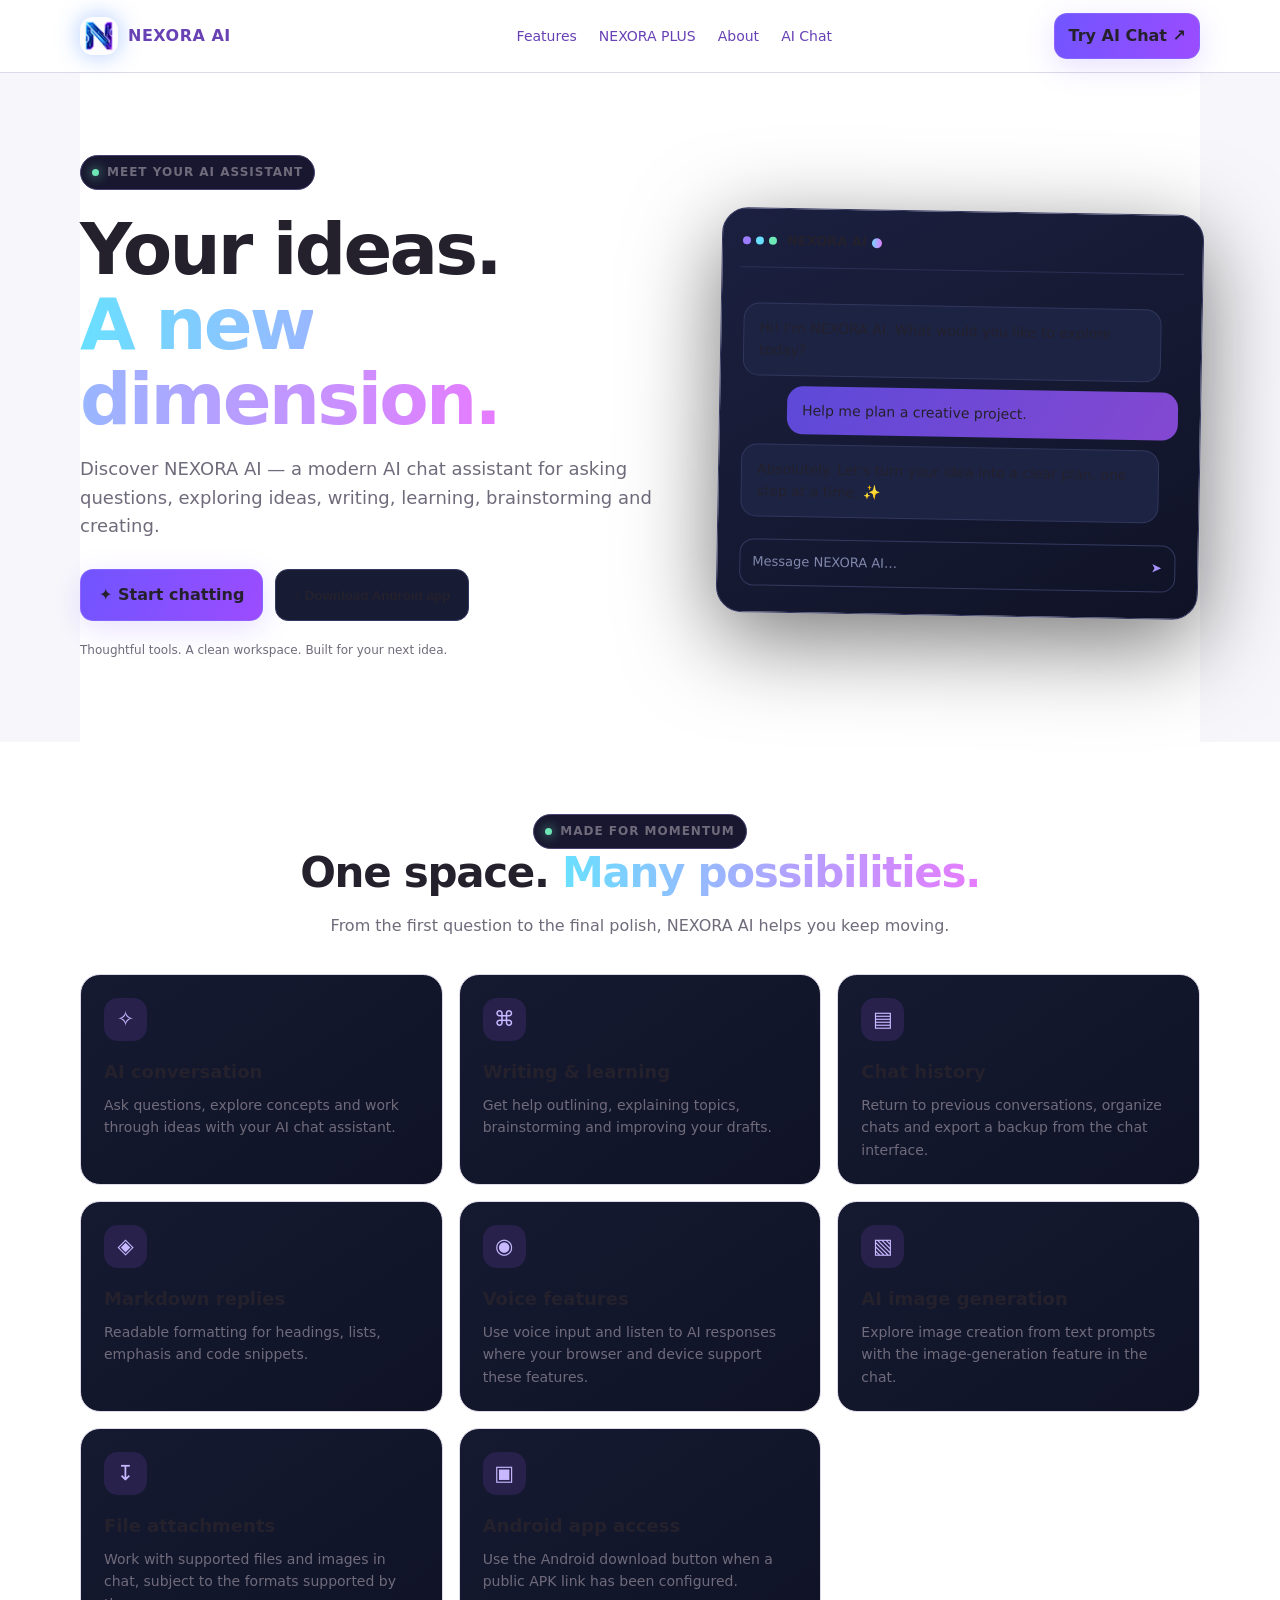
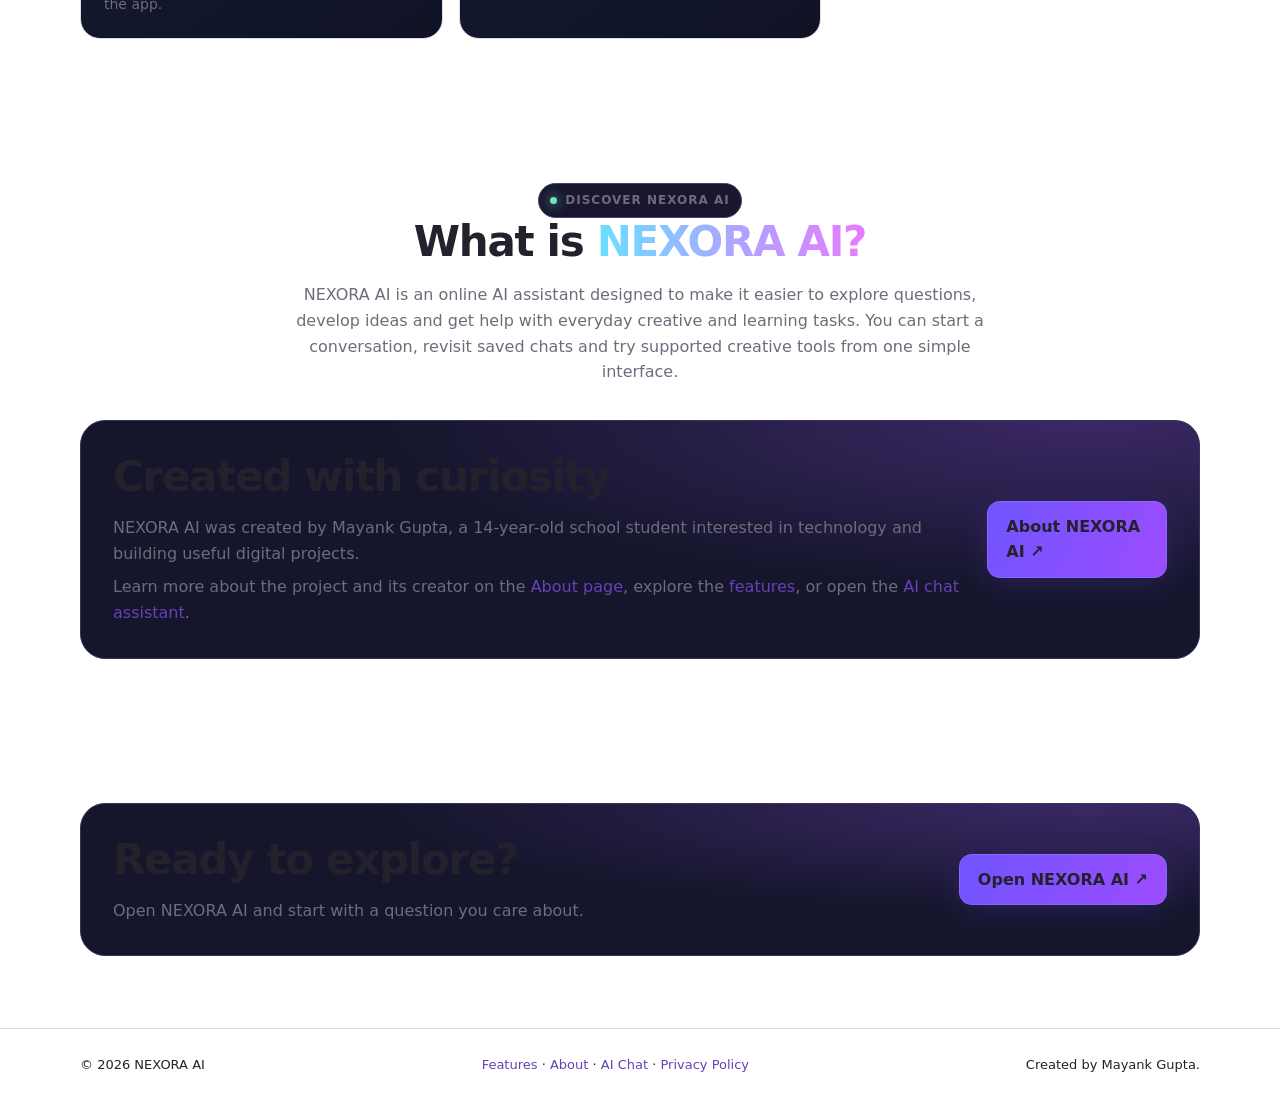
==== index.html @ 8370d408 "Shorten homepage SEO title" ====
<!doctype html>
<html lang="en">
<head>
  <meta charset="utf-8">
  <meta name="viewport" content="width=device-width, initial-scale=1">
  <meta name="theme-color" content="#0b0d1b">

  <title>NEXORA AI – AI Chat, Learning & Creativity</title>
  <meta name="description" content="Explore NEXORA AI, a modern AI assistant for chatting, asking questions, writing, learning, brainstorming and generating images. Try the AI chat online.">
  <meta name="robots" content="index,follow,max-image-preview:large">
  <link rel="canonical" href="https://gen-aplha.github.io/Nexora-AI/">

  <!-- NEXORA AI Favicon and App Icons -->
  <link rel="icon" type="image/svg+xml" href="nexora-logo.svg?v=20261110">
  <link rel="icon" type="image/svg+xml" href="nexora-logo.svg?v=20261110">
  <link rel="icon" type="image/svg+xml" href="nexora-logo.svg?v=20261110">
  <link rel="icon" type="image/svg+xml" href="nexora-logo.svg?v=20261110">
  <link rel="apple-touch-icon" href="nexora-logo.svg?v=20261110">
  <link rel="icon" type="image/png" sizes="192x192" href="android-chrome-192x192.png">
  <link rel="icon" type="image/png" sizes="512x512" href="android-chrome-512x512.png">

  <meta property="og:type" content="website">
  <meta property="og:site_name" content="NEXORA AI">
  <meta property="og:url" content="https://gen-aplha.github.io/Nexora-AI/">
  <meta property="og:title" content="NEXORA AI – Your AI, Your Ideas">
  <meta property="og:description" content="Chat with AI, explore ideas, learn, write and create with NEXORA AI.">
  <meta property="og:image" content="https://gen-aplha.github.io/Nexora-AI/social-preview.jpg">
  <meta property="og:image:secure_url" content="https://gen-aplha.github.io/Nexora-AI/social-preview.jpg">
  <meta property="og:image:type" content="image/jpeg">
  <meta property="og:image:width" content="1200">
  <meta property="og:image:height" content="630">
  <meta property="og:image:alt" content="NEXORA AI official neon banner">

  <meta name="twitter:card" content="summary_large_image">
  <meta name="twitter:title" content="NEXORA AI – Your AI Assistant">
  <meta name="twitter:description" content="A modern AI assistant for chatting, learning, writing and creativity.">
  <meta name="twitter:image" content="https://gen-aplha.github.io/Nexora-AI/social-preview.jpg">
  <meta name="twitter:image:alt" content="NEXORA AI official banner">

  <link rel="stylesheet" href="site.css">
  <script src="config.js"></script>

  <script type="application/ld+json">
  {
    "@context": "https://schema.org",
    "@graph": [
      {
        "@type": "WebSite",
        "@id": "https://gen-aplha.github.io/Nexora-AI/#website",
        "name": "NEXORA AI",
        "url": "https://gen-aplha.github.io/Nexora-AI/",
        "description": "NEXORA AI is an AI assistant for chatting, learning, writing, brainstorming and creative tasks.",
        "inLanguage": "en"
      },
      {
        "@type": "WebPage",
        "@id": "https://gen-aplha.github.io/Nexora-AI/#webpage",
        "url": "https://gen-aplha.github.io/Nexora-AI/",
        "name": "NEXORA AI – Your AI Assistant for Chat, Learning & Creativity",
        "description": "Explore NEXORA AI, a modern AI assistant for chatting, asking questions, writing, learning, brainstorming and generating images.",
        "isPartOf": {
          "@id": "https://gen-aplha.github.io/Nexora-AI/#website"
        },
        "inLanguage": "en"
      },
      {
        "@type": "SoftwareApplication",
        "name": "NEXORA AI",
        "applicationCategory": "UtilitiesApplication",
        "operatingSystem": "Web, Android",
        "url": "https://gen-aplha.github.io/Nexora-AI/",
        "description": "An AI assistant experience with chat, writing and learning help, voice features, chat history, file attachments and AI image generation.",
        "creator": {
          "@type": "Person",
          "name": "Mayank Gupta"
        }
      }
    ]
  }
  </script>
<script src="theme.js?v=20261110-logo2"></script>
<link rel="stylesheet" href="theme.css?v=20261110-themefix">
</head>

<body>
<header class="nav">
  <div class="wrap navin">
    <a class="brand" href="index.html" aria-label="NEXORA AI home">
      <img class="mark" src="nexora-logo.svg?v=20261110" alt="NEXORA AI logo" style="object-fit:cover;background:#030313;box-shadow:0 0 24px #2f7bff66"><span>NEXORA AI</span>
    </a>
    <nav class="links" aria-label="Main navigation">
      <a class="active" href="index.html" aria-current="page">Home</a>
      <a href="features.html">Features</a>
      <a href="plus.html">NEXORA PLUS</a>
      <a href="about.html">About</a>
      <a class="hide-mobile" href="chat.html">AI Chat</a>
    </nav>
    <a class="btn small" href="chat.html">Try AI Chat ↗</a>
  </div>
</header>

<main>
  <section class="wrap hero">
    <div>
      <span class="eyebrow">Meet your AI assistant</span>
      <h1>Your ideas.<br><span class="gradient">A new dimension.</span></h1>
      <p class="lead">Discover NEXORA AI — a modern AI chat assistant for asking questions, exploring ideas, writing, learning, brainstorming and creating.</p>
      <div class="actions">
        <a class="btn" href="chat.html">✦ Start chatting</a>
        <button class="btn secondary" id="downloadHero" type="button">↓ Download Android app</button>
      </div>
      <p class="fine">Thoughtful tools. A clean workspace. Built for your next idea.</p>
      <div class="download-state" id="downloadNote" aria-live="polite"></div>
    </div>

    <div class="preview" aria-label="Illustration of an AI chat">
      <div class="previewtop">
        <div class="lights"><i></i><i></i><i></i></div>
        <span>NEXORA AI <span class="gradient">●</span></span>
      </div>
      <div class="chatbox">
        <div class="bubble ai">Hi! I'm NEXORA AI. What would you like to explore today?</div>
        <div class="bubble user">Help me plan a creative project.</div>
        <div class="bubble ai">Absolutely. Let's turn your idea into a clear plan, one step at a time. ✨</div>
        <div class="fakeinput">Message NEXORA AI… <span style="float:right;color:#a994ff">➤</span></div>
      </div>
    </div>
  </section>

  <section class="section" aria-labelledby="features-heading">
    <div class="wrap">
      <div class="sectionhead">
        <span class="eyebrow">Made for momentum</span>
        <h2 id="features-heading">One space. <span class="gradient">Many possibilities.</span></h2>
        <p>From the first question to the final polish, NEXORA AI helps you keep moving.</p>
      </div>

      <div class="grid">
        <article class="card">
          <div class="ico">✧</div>
          <h3>AI conversation</h3>
          <p>Ask questions, explore concepts and work through ideas with your AI chat assistant.</p>
        </article>

        <article class="card">
          <div class="ico">⌘</div>
          <h3>Writing &amp; learning</h3>
          <p>Get help outlining, explaining topics, brainstorming and improving your drafts.</p>
        </article>

        <article class="card">
          <div class="ico">▤</div>
          <h3>Chat history</h3>
          <p>Return to previous conversations, organize chats and export a backup from the chat interface.</p>
        </article>

        <article class="card">
          <div class="ico">◈</div>
          <h3>Markdown replies</h3>
          <p>Readable formatting for headings, lists, emphasis and code snippets.</p>
        </article>

        <article class="card">
          <div class="ico">◉</div>
          <h3>Voice features</h3>
          <p>Use voice input and listen to AI responses where your browser and device support these features.</p>
        </article>

        <article class="card">
          <div class="ico">▧</div>
          <h3>AI image generation</h3>
          <p>Explore image creation from text prompts with the image-generation feature in the chat.</p>
        </article>

        <article class="card">
          <div class="ico">↧</div>
          <h3>File attachments</h3>
          <p>Work with supported files and images in chat, subject to the formats supported by the app.</p>
        </article>

        <article class="card">
          <div class="ico">▣</div>
          <h3>Android app access</h3>
          <p>Use the Android download button when a public APK link has been configured.</p>
        </article>
      </div>
    </div>
  </section>

  <section class="section" aria-labelledby="about-nexora-heading">
    <div class="wrap">
      <div class="sectionhead">
        <span class="eyebrow">Discover NEXORA AI</span>
        <h2 id="about-nexora-heading">What is <span class="gradient">NEXORA AI?</span></h2>
        <p>NEXORA AI is an online AI assistant designed to make it easier to explore questions, develop ideas and get help with everyday creative and learning tasks. You can start a conversation, revisit saved chats and try supported creative tools from one simple interface.</p>
      </div>

      <div class="band">
        <div>
          <h2>Created with curiosity</h2>
          <p>NEXORA AI was created by Mayank Gupta, a 14-year-old school student interested in technology and building useful digital projects.</p>
          <p>Learn more about the project and its creator on the <a href="about.html">About page</a>, explore the <a href="features.html">features</a>, or open the <a href="chat.html">AI chat assistant</a>.</p>
        </div>
        <a class="btn" href="about.html">About NEXORA AI ↗</a>
      </div>
    </div>
  </section>

  <section class="section">
    <div class="wrap">
      <div class="band">
        <div>
          <h2>Ready to explore?</h2>
          <p>Open NEXORA AI and start with a question you care about.</p>
        </div>
        <a class="btn" href="chat.html">Open NEXORA AI ↗</a>
      </div>
    </div>
  </section>
</main>

<footer class="footer">
  <div class="wrap footin">
    <span>© <span id="year"></span> NEXORA AI</span>
    <span><a href="features.html">Features</a> · <a href="about.html">About</a> · <a href="chat.html">AI Chat</a> · <a href="privacy.html">Privacy Policy</a></span>
    <span>Created by Mayank Gupta.</span>
  </div>
</footer>

<script>
  document.getElementById('year').textContent = new Date().getFullYear();

  function download() {
    window.location.href = 'install.html';
  }

  document.getElementById('downloadHero').addEventListener('click', download);
</script>
</body>
</html>
---- site.css ----
:root{--bg:#0b0d1b;--panel:#13172b;--panel2:#191e38;--line:#2b3155;--text:#f4f5ff;--muted:#a8afcf;--cyan:#69e0ff;--purple:#9b7bff;--pink:#e77bff;--green:#6ee7b7}*{box-sizing:border-box}html{scroll-behavior:smooth}body{margin:0;background:radial-gradient(ellipse at 75% 0%,#24204c 0,transparent 38%),var(--bg);color:var(--text);font:16px/1.6 system-ui,-apple-system,Segoe UI,Roboto,sans-serif}a{color:inherit;text-decoration:none}.wrap{width:min(1120px,92%);margin:auto}.nav{position:sticky;top:0;z-index:5;background:#0b0d1beF;backdrop-filter:blur(16px);border-bottom:1px solid #252a48}.navin{min-height:72px;display:flex;align-items:center;justify-content:space-between;gap:20px}.brand{display:flex;align-items:center;gap:10px;font-weight:850;letter-spacing:.5px}.mark{display:grid;place-items:center;width:38px;height:38px;border-radius:13px;background:linear-gradient(135deg,#6ee7ff,#8c64ff 58%,#e77bff);color:#0b0d1b;font-weight:950;font-size:23px;box-shadow:0 0 24px #886aff50}.links{display:flex;gap:22px;align-items:center;color:var(--muted);font-size:14px}.links a:hover,.links a.active{color:white}.btn{display:inline-flex;align-items:center;justify-content:center;gap:9px;padding:12px 18px;border-radius:13px;border:1px solid #8d79ff80;background:linear-gradient(115deg,#7055ff,#9c4cff);color:#fff;font-weight:750;box-shadow:0 8px 30px #784dff2b;cursor:pointer}.btn.secondary{background:#171b33;border-color:#34395f;box-shadow:none}.btn.small{padding:9px 13px}.hero{padding:82px 0 70px;display:grid;grid-template-columns:1.1fr .9fr;gap:50px;align-items:center}.eyebrow{display:inline-flex;align-items:center;gap:8px;padding:7px 11px;border:1px solid #46416f;border-radius:99px;background:#18172f;color:#cfc5ff;font-size:12px;font-weight:750;letter-spacing:1px;text-transform:uppercase}.eyebrow:before{content:'';width:7px;height:7px;border-radius:50%;background:var(--green);box-shadow:0 0 12px var(--green)}h1{font-size:clamp(42px,6vw,72px);line-height:1.04;letter-spacing:-2.8px;margin:22px 0 18px}h2{font-size:clamp(28px,4vw,42px);letter-spacing:-1.3px;line-height:1.15;margin:0 0 14px}.gradient{background:linear-gradient(90deg,var(--cyan),#b2a1ff 55%,var(--pink));-webkit-background-clip:text;background-clip:text;color:transparent}.lead{font-size:18px;color:var(--muted);max-width:620px}.actions{display:flex;gap:12px;flex-wrap:wrap;margin:28px 0 20px}.fine{font-size:12px;color:#8991b4}.preview{position:relative;border:1px solid #34375f;border-radius:26px;padding:18px;background:linear-gradient(150deg,#1b2040,#101326);box-shadow:0 25px 90px #0008;transform:rotate(1deg)}.previewtop{display:flex;align-items:center;gap:10px;border-bottom:1px solid #2b3155;padding:4px 2px 15px}.lights{display:flex;gap:5px}.lights i{width:8px;height:8px;border-radius:50%;background:#9b7bff}.lights i:nth-child(2){background:#69e0ff}.lights i:nth-child(3){background:#6ee7b7}.previewtop span{font-size:13px;font-weight:800}.chatbox{padding:25px 4px 8px}.bubble{padding:13px 15px;border-radius:16px;margin:10px 0;font-size:14px}.bubble.ai{background:#1d2342;border:1px solid #30375d;margin-right:18px}.bubble.user{background:linear-gradient(120deg,#5d49d8,#8448d1);margin-left:45px}.fakeinput{margin-top:22px;border:1px solid #34395f;border-radius:14px;padding:12px;color:#8088ad;font-size:13px}.section{padding:72px 0}.sectionhead{text-align:center;max-width:690px;margin:0 auto 35px}.sectionhead p,.muted{color:var(--muted)}.grid{display:grid;grid-template-columns:repeat(3,1fr);gap:16px}.card{padding:23px;border:1px solid #292f52;border-radius:20px;background:linear-gradient(145deg,#151a31,#101326)}.ico{width:43px;height:43px;display:grid;place-items:center;border-radius:14px;background:#27214b;color:#c7b8ff;font-size:21px;margin-bottom:17px}.card h3{margin:0 0 7px;font-size:18px}.card p{margin:0;color:var(--muted);font-size:14px}.band{padding:32px;border:1px solid #38305f;border-radius:25px;background:radial-gradient(ellipse at 90% 0%,#3b2865,transparent 50%),#15162c;display:flex;align-items:center;justify-content:space-between;gap:24px}.band p{margin:8px 0 0;color:var(--muted)}.footer{border-top:1px solid #252a48;padding:26px 0;color:var(--muted);font-size:13px}.footin{display:flex;justify-content:space-between;gap:15px;flex-wrap:wrap}.pagehead{padding:70px 0 35px;max-width:780px}.pagehead p{color:var(--muted);font-size:18px}.prose{max-width:800px;padding-bottom:65px}.prose h2{font-size:27px;margin-top:34px}.prose p,.prose li{color:var(--muted)}.notice{border:1px solid #5a4a84;border-radius:14px;padding:14px 16px;background:#211a39;color:#e3dcff;font-size:14px}.download-state{margin-top:12px;color:var(--muted);font-size:13px}@media(max-width:760px){.links{gap:12px;font-size:12px}.links .hide-mobile{display:none}.hero{grid-template-columns:1fr;padding:55px 0;gap:28px}.preview{transform:none}.grid{grid-template-columns:1fr}.section{padding:52px 0}.band{align-items:flex-start;flex-direction:column}h1{letter-spacing:-1.6px}.navin{min-height:65px}.brand{font-size:14px}.btn.small{padding:8px 10px}}
---- theme.css ----
:root{color-scheme:light;--nx-bg:#f7f7fb;--nx-panel:#fff;--nx-panel2:#f0edf6;--nx-line:#ded9e8;--nx-text:#24212d;--nx-muted:#706b7b;--nx-accent:#7541c8}
html[data-theme="light"],body[data-theme="light"]{color-scheme:light}
html[data-theme="dark"],body[data-theme="dark"]{color-scheme:dark;--nx-bg:#0c0e1d;--nx-panel:#171a2d;--nx-panel2:#20233a;--nx-line:#343852;--nx-text:#f5f6ff;--nx-muted:#a7abc2;--nx-accent:#a78bfa}
body[data-theme="light"]{background-color:var(--nx-bg);color:var(--nx-text)}
body[data-theme="dark"]{background-color:var(--nx-bg);color:var(--nx-text)}
body[data-theme="light"] :is(input,textarea,select){color:var(--nx-text)}
body[data-theme="dark"] :is(input,textarea,select){color:var(--nx-text);background-color:#171a2b;border-color:#3a3d55}
body[data-theme="dark"] :is(header,.top,.nav,.panel,.card,.step,.download-panel,.help-actions,main,.dialog,.modal-content){border-color:var(--nx-line)}
body[data-theme="dark"] :is(.panel,.card,.step,.download-panel,.help-actions,main,.dialog){background-color:var(--nx-panel);color:var(--nx-text)}
body[data-theme="dark"] :is(p,li,.muted,.hint,.status,.updated,.footer,.foot){color:var(--nx-muted)}
body[data-theme="dark"] a{color:#c5b5fd}
body[data-theme="light"] :is(.panel,.card,.step,.download-panel,.help-actions){background-color:#fff;color:#24212d;border-color:#ded9e8}
body[data-theme="light"] :is(input,textarea,select){background-color:#fff;border-color:#ded9e8;color:#24212d}
body[data-theme="light"] :is(p,li,.muted,.hint,.status,.updated){color:#706b7b}
/* Mind Map and Team Space page palettes */
body[data-theme="dark"] .builder{background:linear-gradient(145deg,#19132b,#110e1d);border-color:#33294e;color:#f5f1ff}
body[data-theme="dark"] .tab,body[data-theme="dark"] .secondary,body[data-theme="dark"] .action{background:#1d1830;color:#f5f1ff;border-color:#33294e}
body[data-theme="dark"] textarea,body[data-theme="dark"] select,body[data-theme="dark"] .field{background:#0d0a17;color:#f5f1ff;border-color:#33294e}
body[data-theme="dark"] .workspace{background:#100d1c;border-color:#33294e}
body[data-theme="dark"] .toolbar{background:#171226;border-color:#33294e}
body[data-theme="dark"] .map-scroll{background:#100d1c}
body[data-theme="dark"] .node rect{fill:#211a35;stroke:#7654a9}
body[data-theme="dark"] .node text{fill:#f7f1ff}
body[data-theme="dark"] .node .hint{fill:#b9a8d6}
body[data-theme="dark"] .edge{stroke:#7654a9}
body[data-theme="dark"] .panel{background:#1b1924;color:#f5f2ff;border-color:#383345}
body[data-theme="dark"] .messages{background:#14121d;border-color:#383345}
body[data-theme="dark"] .msg{background:#242130;color:#f5f2ff;border-color:#383345}
body[data-theme="dark"] .msg.mine{background:#34254d;border-color:#574078}
body[data-theme="dark"] .file{background:#201d2a;border-color:#383345}
body[data-theme="dark"] .auth{background:#1b1924}

html[data-theme="light"]{--bg:#f7f7fb;--panel:#fff;--panel2:#f0edf6;--line:#ded9e8;--text:#24212d;--muted:#706b7b;--accent:#7541c8}
html[data-theme="dark"]{--bg:#0b0914;--panel:#151124;--panel2:#1d1830;--line:#33294e;--text:#f5f1ff;--muted:#aaa0c3;--accent:#9a6bff}
body[data-theme="light"]{background:#f7f7fb;color:#24212d}
body[data-theme="dark"]{background:#0c0e1d;color:#f5f6ff}

/* Dark-mode control fixes: override light-only controls on every page */
body[data-theme="dark"] button,
body[data-theme="dark"] .btn,
body[data-theme="dark"] .secondary,
body[data-theme="dark"] .action,
body[data-theme="dark"] .tab:not(.active),
body[data-theme="dark"] .tool-btn,
body[data-theme="dark"] .suggestion,
body[data-theme="dark"] .nav-btn,
body[data-theme="dark"] .history-tools button,
body[data-theme="dark"] .workspace-item,
body[data-theme="dark"] .conversation-item{
  background-color:#242130;color:#f5f2ff;border-color:#454052;
}
body[data-theme="dark"] .btn.primary,
body[data-theme="dark"] .primary,
body[data-theme="dark"] .tab.active,
body[data-theme="dark"] #new-chat,
body[data-theme="dark"] .new-chat{
  background:linear-gradient(110deg,#7048c9,#9849ca);color:#fff;border-color:#8056ce;
}
body[data-theme="dark"] .field,
body[data-theme="dark"] input,
body[data-theme="dark"] textarea,
body[data-theme="dark"] select,
body[data-theme="dark"] .file,
body[data-theme="dark"] .history-search{
  background-color:#171521!important;color:#f5f2ff!important;border-color:#454052!important;
}
body[data-theme="dark"] input::placeholder,
body[data-theme="dark"] textarea::placeholder{color:#aaa3b8}
body[data-theme="dark"] .tag{background:#19382e;color:#9be5c4;border-color:#326b55}
body[data-theme="dark"] .file-item{background:#201d2a;color:#f5f2ff;border-color:#383345}
body[data-theme="dark"] .messages{background:#14121d;color:#f5f2ff}
body[data-theme="dark"] .empty{color:#aaa3b8}
body[data-theme="dark"] .back{background:#242130;color:#e4d7ff;border-color:#454052}
body[data-theme="dark"] .download-panel,
body[data-theme="dark"] .notice{background:#1b1924;color:#d5cede;border-color:#454052}
body[data-theme="dark"] button:disabled{opacity:.55}

/* Mind Map header: its page-level light palette needs an explicit dark override */
body[data-theme="dark"] header{
  background:#0c0e1d!important;
  color:#f5f1ff;
  border-bottom-color:#343852!important;
  box-shadow:0 2px 14px #0005;
}
body[data-theme="dark"] header .brand{color:#f5f1ff}
body[data-theme="dark"] header .brand span{color:#bd8cff}
body[data-theme="dark"] header .back{
  background:#242130!important;
  color:#e4d7ff!important;
  border-color:#454052!important;
}


/* Keep the chat message field visually integrated with the composer */
body[data-theme="light"] .composer textarea,
body[data-theme="dark"] .composer textarea,
.composer textarea{
  background:transparent!important;
  background-color:transparent!important;
  border:0!important;
  box-shadow:none!important;
  outline:0!important;
}


/* Site-wide theme consistency overrides for public website pages */
html,body{min-height:100%;background:var(--nx-bg)!important;color:var(--nx-text)!important}
body[data-theme="light"]{--page-bg:#f7f7fb;--surface:#fff;--surface-soft:#f0edf6;--surface-text:#24212d;--surface-muted:#706b7b;--surface-border:#ded9e8}
body[data-theme="dark"]{--page-bg:#0c0e1d;--surface:#171a2d;--surface-soft:#20233a;--surface-text:#f5f6ff;--surface-muted:#a7abc2;--surface-border:#343852}
body[data-theme] :is(header,nav,footer,main,section,article,aside,.container,.wrap,.content,.hero,.hero-content,.section,.section-inner,.feature,.feature-card,.feature-item,.plan-card,.pricing-card,.faq-item,.step-card,.download-card,.download-panel,.notice,.panel,.card,.box,.modal,.modal-content,.dialog,.help-card,.troubleshooting-card,.footer,.topbar,.navbar){
 color:var(--surface-text);
 border-color:var(--surface-border);
}
body[data-theme="light"] :is(header,nav,footer,.hero,.section,.feature-card,.feature-item,.plan-card,.pricing-card,.faq-item,.step-card,.download-card,.panel,.card,.box,.modal-content,.dialog,.help-card,.troubleshooting-card){background-color:var(--surface)}
body[data-theme="dark"] :is(header,nav,footer,.hero,.section,.feature-card,.feature-item,.plan-card,.pricing-card,.faq-item,.step-card,.download-card,.panel,.card,.box,.modal-content,.dialog,.help-card,.troubleshooting-card){background-color:var(--surface)!important;color:var(--surface-text)!important;border-color:var(--surface-border)!important}
body[data-theme="dark"] :is(h1,h2,h3,h4,h5,h6,strong,label,legend){color:#f5f6ff}
body[data-theme="light"] :is(h1,h2,h3,h4,h5,h6,strong,label,legend){color:#24212d}
body[data-theme="dark"] :is(p,li,small,.muted,.subtitle,.description,.eyebrow,.footer-text){color:var(--surface-muted)}
body[data-theme="light"] :is(p,li,small,.muted,.subtitle,.description,.eyebrow,.footer-text){color:var(--surface-muted)}
body[data-theme="dark"] :is(input,textarea,select){background:var(--surface-soft)!important;color:var(--surface-text)!important;border-color:var(--surface-border)!important}
body[data-theme="light"] :is(input,textarea,select){background:#fff!important;color:#24212d!important;border-color:#ded9e8!important}
body[data-theme="dark"] :is(button,.btn,.button,.secondary,.tab,.action){background-color:#242130;color:#f5f2ff;border-color:#454052}
body[data-theme="dark"] :is(.btn-primary,.primary,.button-primary,[type="submit"]){background:linear-gradient(110deg,#7048c9,#9849ca)!important;color:#fff!important;border-color:#8056ce!important}
body[data-theme="light"] :is(.btn,.button,.secondary,.tab,.action){color:#24212d}
body[data-theme="dark"] a{color:#c5b5fd}
body[data-theme="light"] a{color:#6841b5}
body[data-theme="dark"] .notice,body[data-theme="dark"] .callout{background:var(--surface-soft)!important;color:var(--surface-text)!important}
body[data-theme="light"] .notice,body[data-theme="light"] .callout{background:var(--surface-soft)!important;color:var(--surface-text)!important}
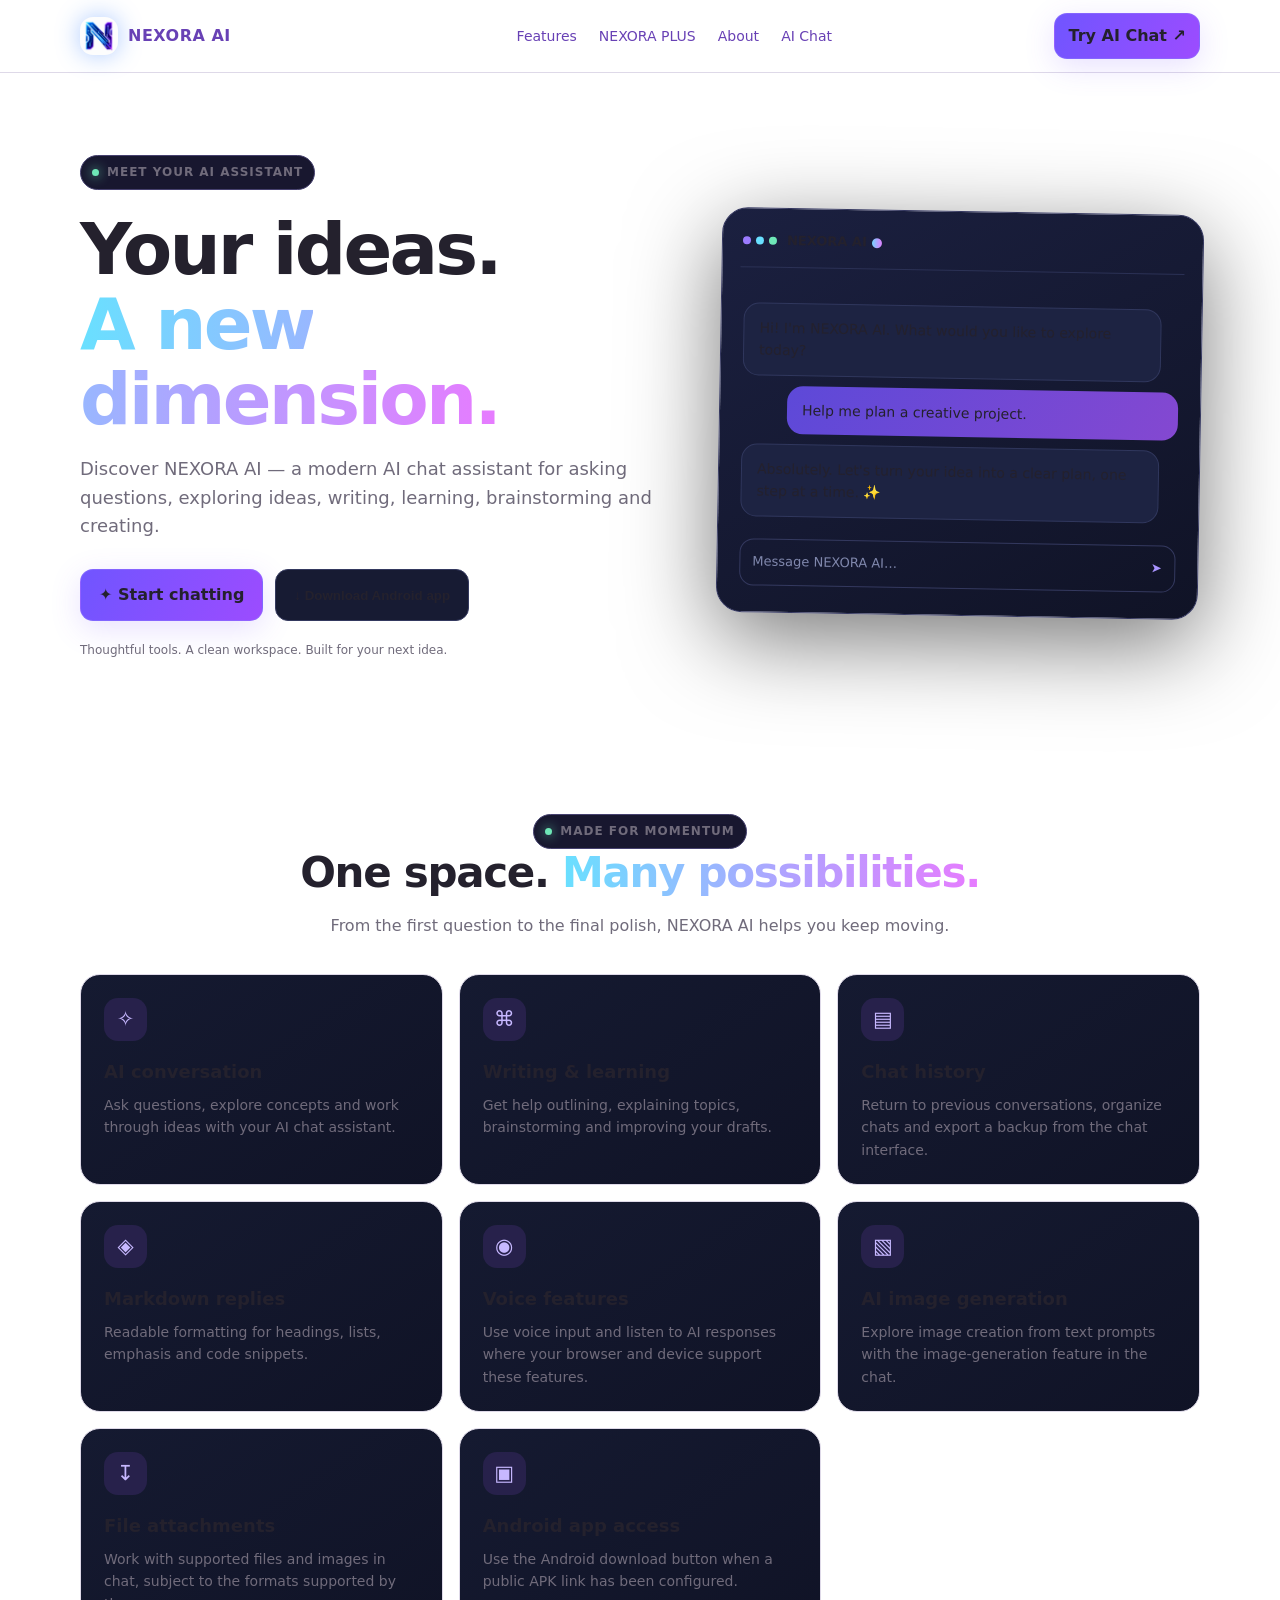
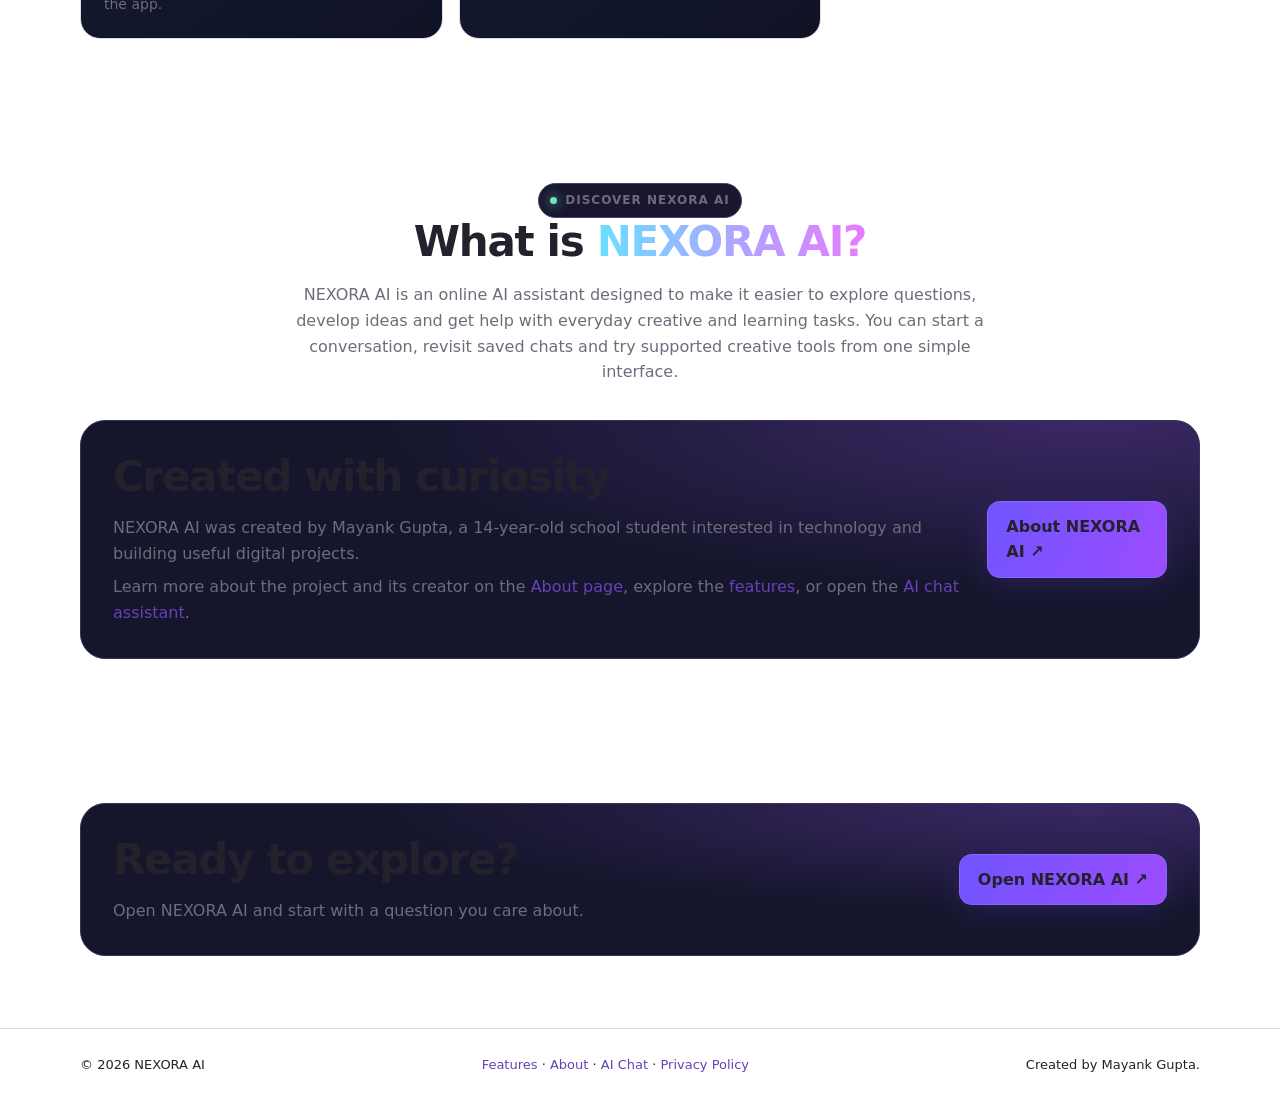
==== commit 000fcf58: "Refresh shared theme stylesheet cache" ====
--- a/index.html
+++ b/index.html
@@ -80,7 +80,7 @@
   }
   </script>
 <script src="theme.js?v=20261110-logo2"></script>
-<link rel="stylesheet" href="theme.css?v=20261110-themefix">
+<link rel="stylesheet" href="theme.css?v=20261111-themefix">
 </head>
 
 <body>
--- a/theme.css
+++ b/theme.css
@@ -126,3 +126,39 @@
 body[data-theme="light"] a{color:#6841b5}
 body[data-theme="dark"] .notice,body[data-theme="dark"] .callout{background:var(--surface-soft)!important;color:var(--surface-text)!important}
 body[data-theme="light"] .notice,body[data-theme="light"] .callout{background:var(--surface-soft)!important;color:var(--surface-text)!important}
+
+
+/* NEXORA theme consistency pass: include page-specific cards and dialogs. */
+body[data-theme="light"] :is(main,.container,.wrap,.content,.hero-content,.section-inner,.article,.plan,.feature,.dialog,.modal-content,.account-panel,.account-info-panel,.nexora-panel,.nexora-stat,.nexora-panel-row,.workspace,.builder,.toolbar){
+  background-color:var(--surface)!important;
+  color:var(--surface-text)!important;
+  border-color:var(--surface-border)!important;
+}
+body[data-theme="light"] :is(.plan,.feature,.dialog,.account-panel,.account-info-panel,.nexora-panel,.nexora-stat,.nexora-panel-row){
+  box-shadow:0 8px 28px rgba(35,25,65,.07);
+}
+body[data-theme="light"] :is(.plan p,.plan li,.feature p,.dialog p,.account-panel p,.account-info-panel p,.nexora-panel-note,.nexora-stat span){
+  color:var(--surface-muted)!important;
+}
+body[data-theme="light"] :is(.plan h1,.plan h2,.plan h3,.feature h1,.feature h2,.feature h3,.dialog h1,.dialog h2,.account-panel h1,.account-panel h2,.account-info-panel h1,.account-info-panel h2){
+  color:var(--surface-text)!important;
+}
+body[data-theme="light"] :is(.plan,.feature,.dialog,.account-panel,.account-info-panel,.nexora-panel,.nexora-stat,.nexora-panel-row){
+  background-image:none;
+}
+body[data-theme="light"] :is(.account-centre-link,.account-centre-link strong){color:var(--surface-text)}
+body[data-theme="light"] .account-centre-link:hover{background:var(--surface-soft)}
+body[data-theme="light"] .account-centre-icon{background:#f0edf8;color:#6546c8}
+body[data-theme="light"] .account-centre-divider{background:var(--surface-border)}
+body[data-theme="dark"] :is(.account-panel,.account-info-panel,.nexora-panel,.nexora-stat,.nexora-panel-row,.plan,.feature,.dialog){
+  background-color:var(--surface)!important;color:var(--surface-text)!important;border-color:var(--surface-border)!important;
+}
+body[data-theme="dark"] :is(.account-centre-link,.account-centre-link strong){color:var(--surface-text)}
+body[data-theme="dark"] .account-centre-link:hover{background:var(--surface-soft)}
+body[data-theme="dark"] .account-centre-icon{background:#29233b;color:#c5b5fd}
+body[data-theme="dark"] .account-centre-divider{background:var(--surface-border)}
+
+body[data-theme="light"] .close{background:#f0edf6!important;color:#24212d!important;border-color:#ded9e8!important}
+body[data-theme="dark"] .close{background:#29233b!important;color:#f5f1ff!important;border-color:#454052!important}
+body[data-theme="light"] .plan .choose{background:#ece8f5;color:#24212d}
+body[data-theme="dark"] .plan .choose{background:#2a2440;color:#f5f1ff}
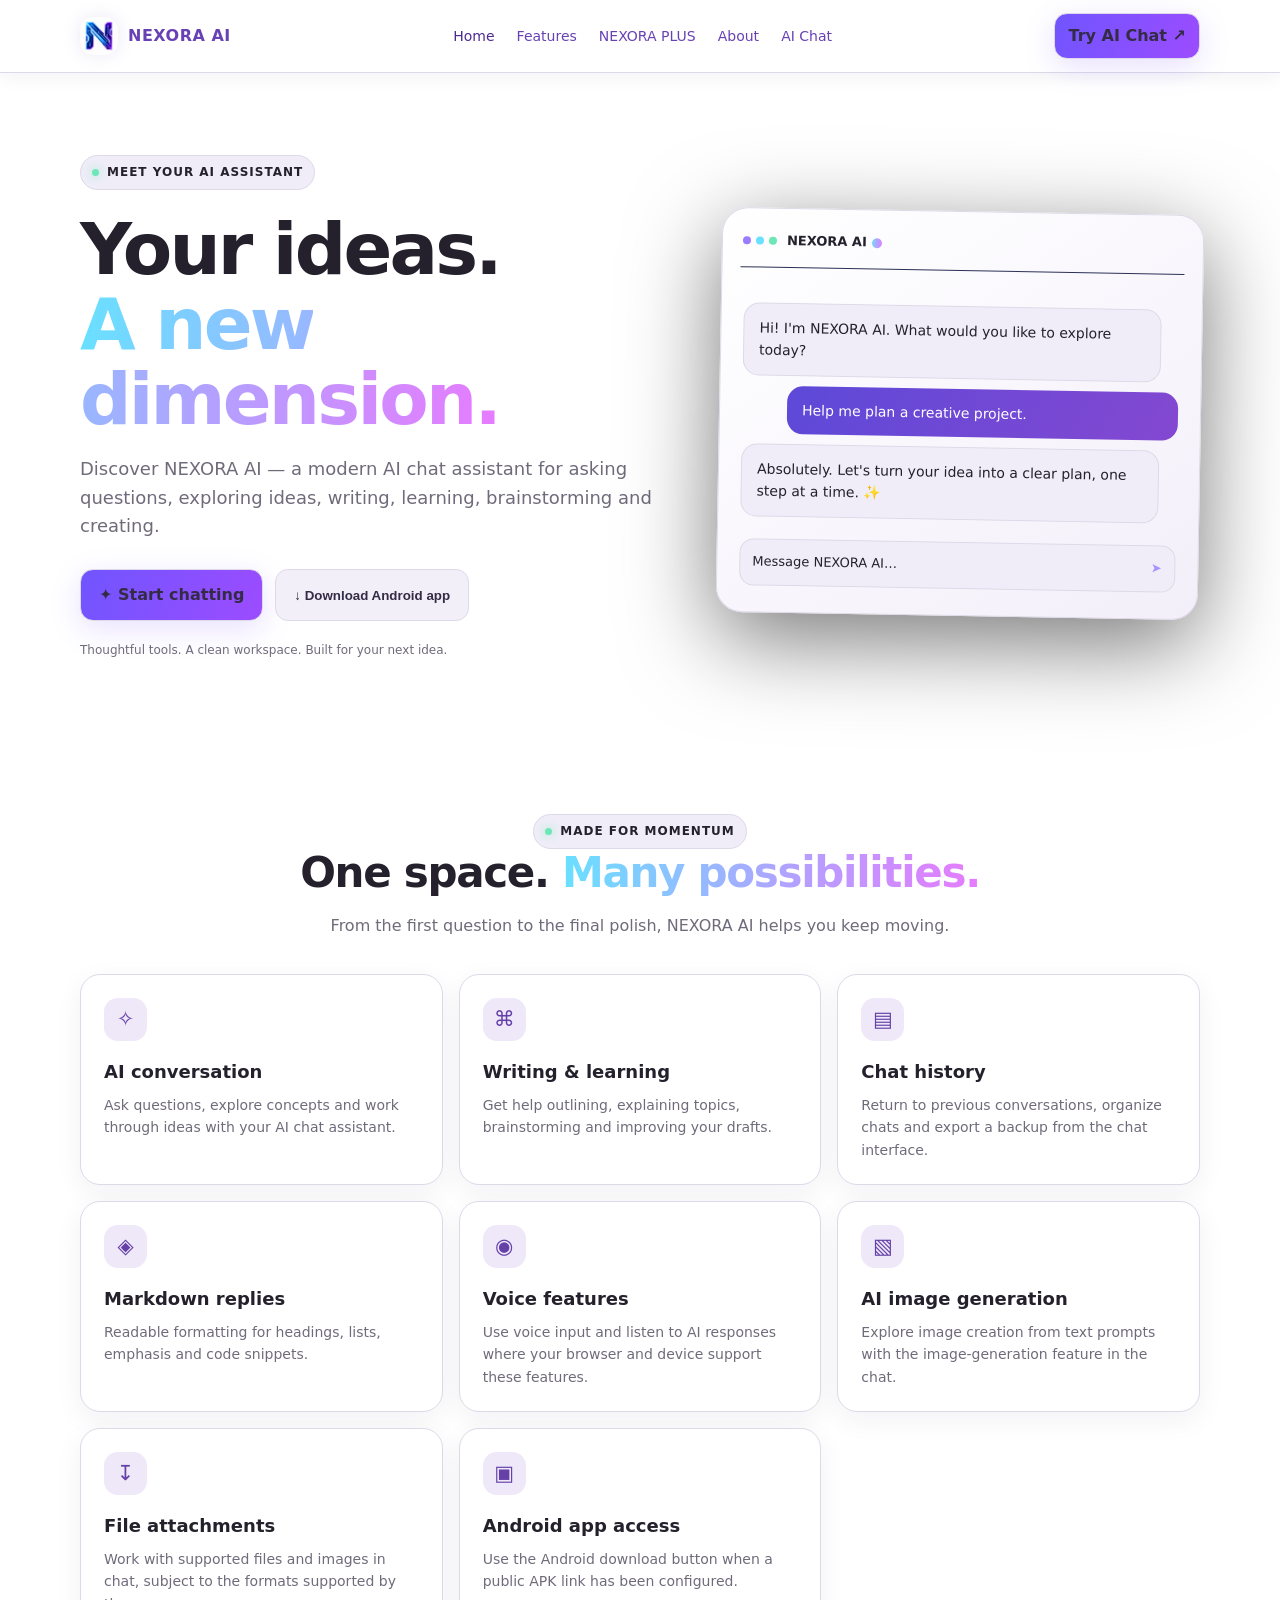
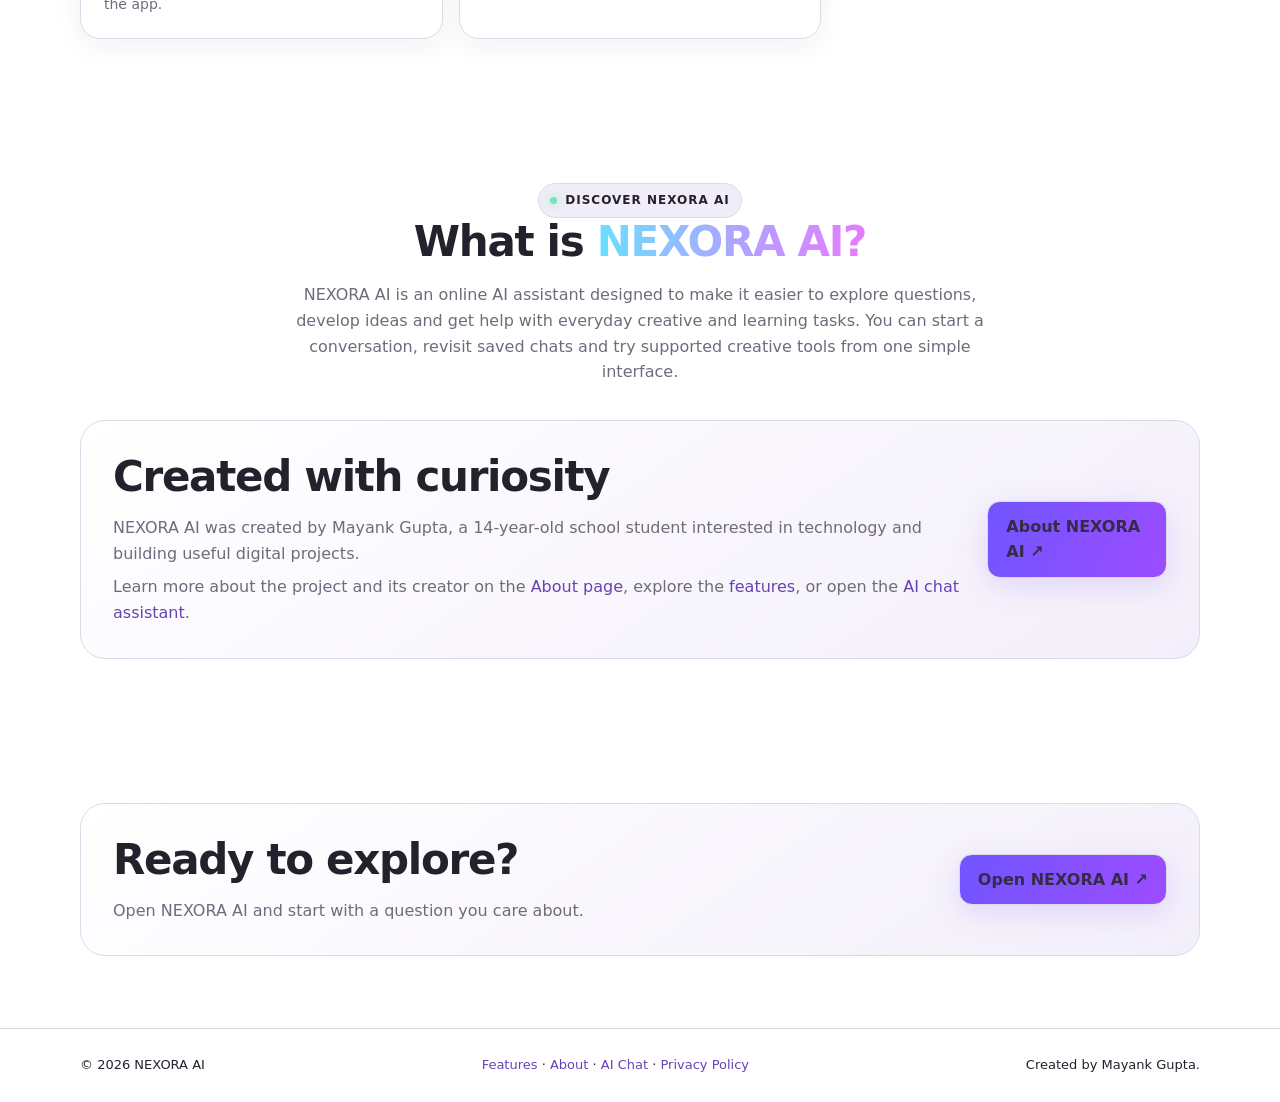
==== commit 2228b3c6: "Load repaired global theme stylesheet" ====
--- a/index.html
+++ b/index.html
@@ -80,7 +80,7 @@
   }
   </script>
 <script src="theme.js?v=20261110-logo2"></script>
-<link rel="stylesheet" href="theme.css?v=20261111-themefix">
+<link rel="stylesheet" href="theme.css?v=20261111-globalfix2">
 </head>
 
 <body>
--- a/theme.css
+++ b/theme.css
@@ -162,3 +162,84 @@
 body[data-theme="dark"] .close{background:#29233b!important;color:#f5f1ff!important;border-color:#454052!important}
 body[data-theme="light"] .plan .choose{background:#ece8f5;color:#24212d}
 body[data-theme="dark"] .plan .choose{background:#2a2440;color:#f5f1ff}
+
+
+/* NEXORA SITE-WIDE THEME REPAIR — final component layer.
+   Use the same saved theme on every public page and override legacy page-local colors. */
+html[data-theme="light"]{
+  color-scheme:light;
+  --bg:#f7f7fb;--panel:#ffffff;--panel2:#f0edf6;--line:#ded9e8;
+  --text:#24212d;--muted:#706b7b;--accent:#7541c8;
+  --nx-bg:#f7f7fb;--nx-panel:#fff;--nx-panel2:#f0edf6;--nx-line:#ded9e8;
+  --nx-text:#24212d;--nx-muted:#706b7b;--nx-accent:#7541c8;
+}
+html[data-theme="dark"]{
+  color-scheme:dark;
+  --bg:#0c0e1d;--panel:#171a2d;--panel2:#20233a;--line:#343852;
+  --text:#f5f6ff;--muted:#a7abc2;--accent:#a78bfa;
+  --nx-bg:#0c0e1d;--nx-panel:#171a2d;--nx-panel2:#20233a;--nx-line:#343852;
+  --nx-text:#f5f6ff;--nx-muted:#a7abc2;--nx-accent:#a78bfa;
+}
+html[data-theme] body{background:var(--nx-bg)!important;color:var(--nx-text)!important}
+body[data-theme] :is(h1,h2,h3,h4,h5,h6,strong,label,legend){color:var(--nx-text)}
+body[data-theme] :is(p,li,small,.muted,.hint,.status,.updated,.footer,.foot,.fine,.lead,.description,.subtitle){color:var(--nx-muted)}
+body[data-theme] :is(input,textarea,select){color:var(--nx-text);border-color:var(--nx-line)}
+body[data-theme] :is(button,.btn,.button,.secondary,.tab,.action){border-color:var(--nx-line)}
+/* Main marketing website */
+body[data-theme="light"] :is(.nav,.navin,.footer,.card,.preview,.band,.eyebrow,.fakeinput,.bubble.ai,.step,.download-panel,.help-actions,.notice,.mission,.tag,.feature,.plan,.dialog,.feature-card,.feature-item,.faq-item,.step-card,.download-card,.help-card,.troubleshooting-card){
+  color:#24212d!important;border-color:#ded9e8!important;
+}
+body[data-theme="light"] .nav{background:rgba(255,255,255,.96)!important;box-shadow:0 4px 18px rgba(35,25,65,.06)}
+body[data-theme="light"] .links{color:#625b70}
+body[data-theme="light"] .links a:hover,body[data-theme="light"] .links a.active{color:#4e2b91}
+body[data-theme="light"] :is(.card,.step,.feature,.feature-card,.feature-item,.faq-item,.step-card,.download-card,.help-card,.troubleshooting-card,.plan,.dialog,.mission){background:#fff!important;box-shadow:0 8px 28px rgba(35,25,65,.06)}
+body[data-theme="light"] :is(.preview,.band,.download-panel){background:linear-gradient(145deg,#fff,#f3effa)!important}
+body[data-theme="light"] :is(.eyebrow,.fakeinput,.bubble.ai,.notice,.tag){background:#f1edf8!important}
+body[data-theme="light"] .bubble.user{color:#fff!important}
+body[data-theme="light"] :is(.ico,.stepnum){background:#eee8f8!important;color:#6541a7!important}
+body[data-theme="light"] .fine{color:#706b7b!important}
+body[data-theme="light"] .plan ul{color:#4c4658!important}
+body[data-theme="light"] .dialog p{color:#625b70!important}
+body[data-theme="light"] .close{background:#f0edf6!important;color:#24212d!important;border-color:#ded9e8!important}
+body[data-theme="dark"] :is(.nav,.navin,.footer,.card,.preview,.band,.eyebrow,.fakeinput,.bubble.ai,.step,.download-panel,.help-actions,.notice,.mission,.tag,.feature,.plan,.dialog,.feature-card,.feature-item,.faq-item,.step-card,.download-card,.help-card,.troubleshooting-card){
+  color:#f5f6ff!important;border-color:#343852!important;
+}
+body[data-theme="dark"] .nav{background:rgba(12,14,29,.96)!important}
+body[data-theme="dark"] .links{color:#a7abc2}
+body[data-theme="dark"] .links a:hover,body[data-theme="dark"] .links a.active{color:#fff}
+body[data-theme="dark"] :is(.card,.step,.feature,.feature-card,.feature-item,.faq-item,.step-card,.download-card,.help-card,.troubleshooting-card,.plan,.dialog,.mission){background:#171a2d!important;box-shadow:0 8px 28px rgba(0,0,0,.18)}
+body[data-theme="dark"] :is(.preview,.band,.download-panel){background:linear-gradient(145deg,#1c1b35,#121426)!important}
+body[data-theme="dark"] :is(.eyebrow,.fakeinput,.bubble.ai,.notice,.tag){background:#24213a!important}
+body[data-theme="dark"] .plan ul{color:#d8d5e5!important}
+body[data-theme="dark"] .dialog p{color:#b8b3c7!important}
+body[data-theme="dark"] .close{background:#29233b!important;color:#f5f1ff!important;border-color:#454052!important}
+/* PLUS page */
+body[data-theme="light"] .plan{background:#fff!important}
+body[data-theme="light"] .plan .choose{background:#eee8f7!important;color:#34264e!important}
+body[data-theme="dark"] .plan{background:#171a2d!important}
+body[data-theme="dark"] .plan .choose{background:#2a2440!important;color:#fff!important}
+body[data-theme] .modal{background:rgba(8,7,16,.72)!important}
+/* Mind Map page */
+body[data-theme="light"] :is(.builder,.workspace,.toolbar,.map-scroll){background:#fff!important;color:#24212d!important;border-color:#ded9e8!important}
+body[data-theme="light"] .builder{background:linear-gradient(145deg,#fff,#f7f3fc)!important}
+body[data-theme="light"] :is(.tab,.secondary,.action){background:#f3eff8!important;color:#342b45!important;border-color:#ded9e8!important}
+body[data-theme="light"] .tab.active{background:#7541c8!important;color:#fff!important}
+body[data-theme="light"] textarea,body[data-theme="light"] select{background:#fff!important;color:#24212d!important;border-color:#ded9e8!important}
+body[data-theme="dark"] :is(.builder,.workspace,.toolbar,.map-scroll){background:#171a2d!important;color:#f5f6ff!important;border-color:#343852!important}
+body[data-theme="dark"] :is(.tab,.secondary,.action){background:#24213a!important;color:#f5f6ff!important;border-color:#454052!important}
+body[data-theme="dark"] .tab.active{background:#7541c8!important;color:#fff!important}
+body[data-theme="dark"] :is(textarea,select){background:#111322!important;color:#f5f6ff!important;border-color:#454052!important}
+/* Team Space page */
+body[data-theme="light"] :is(.shell,.panel,.messages,.msg,.auth,.file,.workspace-item,.conversation-item,.field){background-color:#fff!important;color:#24212d!important;border-color:#ded9e8!important}
+body[data-theme="light"] body{background:#f7f7fb!important}
+body[data-theme="light"] .msg.mine{background:#eee5fa!important}
+body[data-theme="light"] :is(.btn,.workspace-item,.conversation-item){color:#342b45!important}
+body[data-theme="light"] .btn.primary{background:linear-gradient(110deg,#7048c9,#9849ca)!important;color:#fff!important}
+body[data-theme="light"] .file-item a{color:#6840b0!important}
+body[data-theme="dark"] :is(.shell,.panel,.messages,.msg,.auth,.file,.workspace-item,.conversation-item,.field){background-color:#171a2d!important;color:#f5f6ff!important;border-color:#343852!important}
+body[data-theme="dark"] .msg.mine{background:#34254d!important}
+body[data-theme="dark"] :is(.btn,.workspace-item,.conversation-item){background-color:#24213a!important;color:#f5f6ff!important;border-color:#454052!important}
+body[data-theme="dark"] .btn.primary{background:linear-gradient(110deg,#7048c9,#9849ca)!important;color:#fff!important}
+body[data-theme="dark"] .file-item a{color:#c5b5fd!important}
+/* Avoid dark-only inline logo tile on light pages. */
+body[data-theme="light"] .brand .mark{background:#f0edf8!important;box-shadow:0 0 18px rgba(91,65,180,.12)!important}
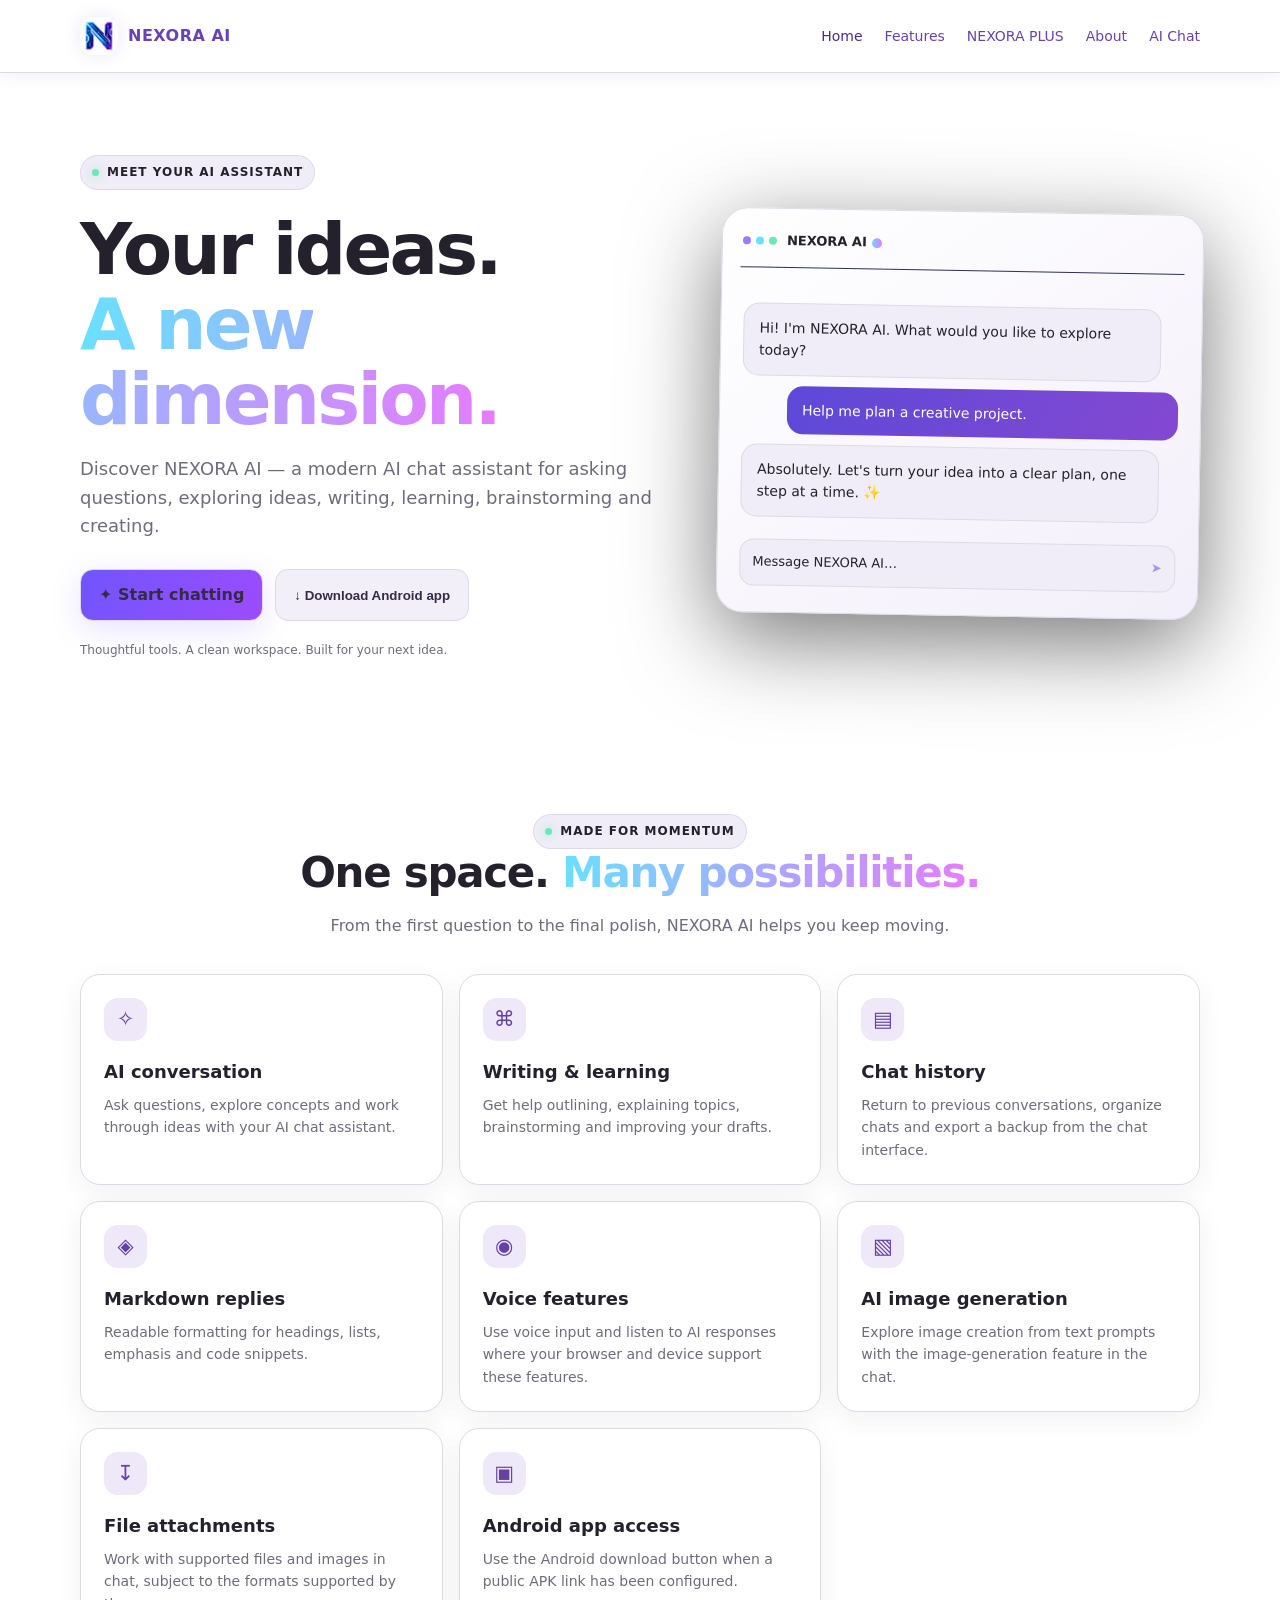
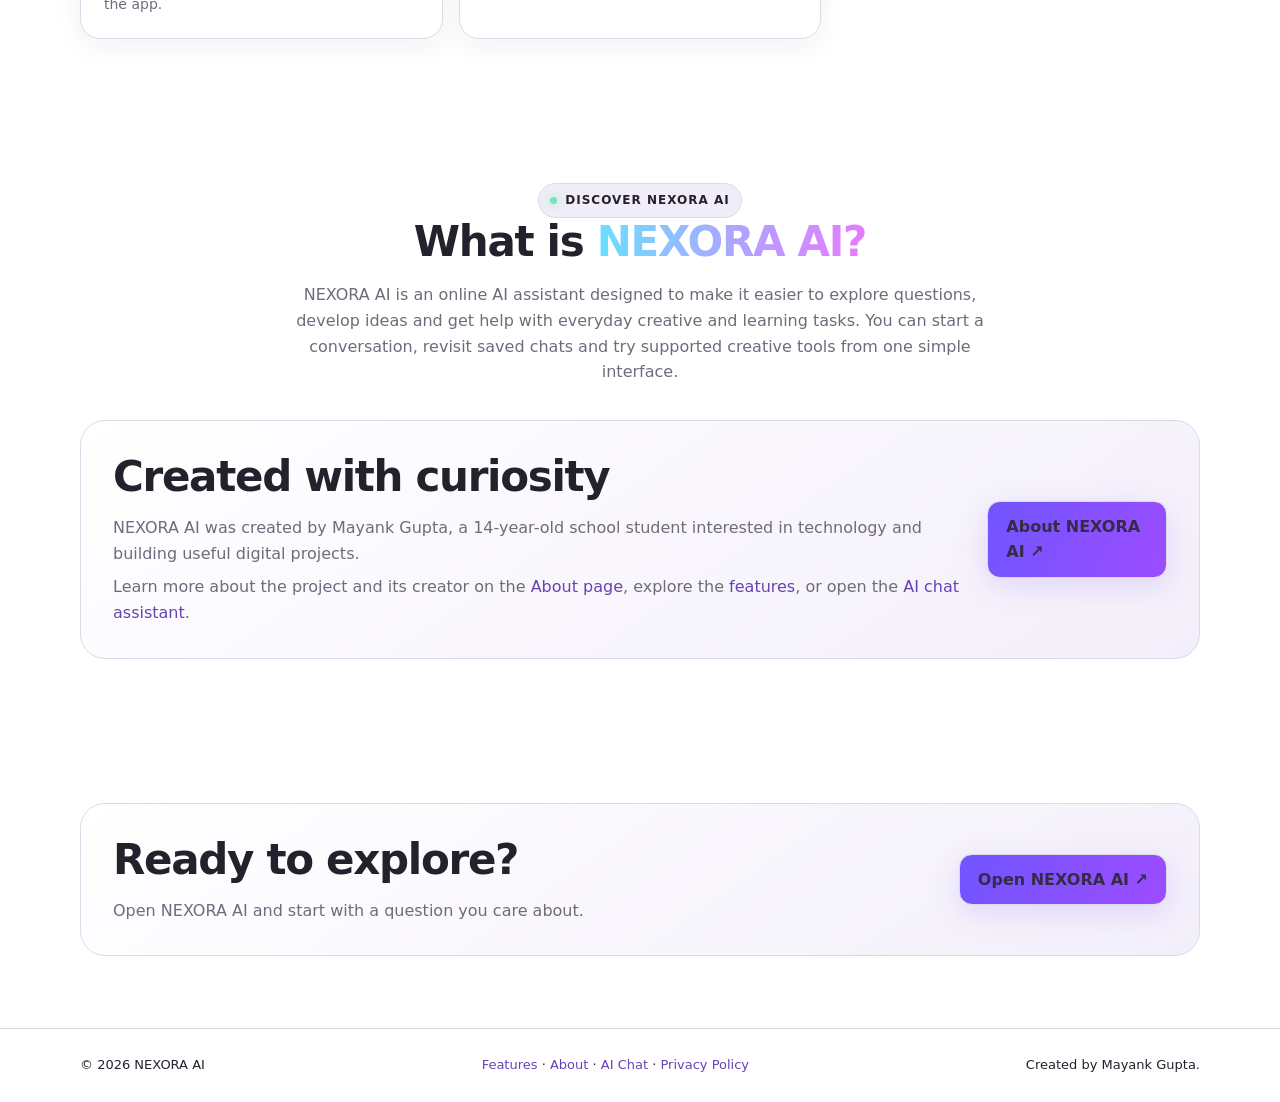
==== commit 21a87440: "Remove overflowing Try AI Chat header button" ====
--- a/index.html
+++ b/index.html
@@ -80,7 +80,7 @@
   }
   </script>
 <script src="theme.js?v=20261110-logo2"></script>
-<link rel="stylesheet" href="theme.css?v=20261111-globalfix2">
+<link rel="stylesheet" href="theme.css?v=20261111-globalfix3">
 </head>
 
 <body>
@@ -96,7 +96,6 @@
       <a href="about.html">About</a>
       <a class="hide-mobile" href="chat.html">AI Chat</a>
     </nav>
-    <a class="btn small" href="chat.html">Try AI Chat ↗</a>
   </div>
 </header>
 
--- a/theme.css
+++ b/theme.css
@@ -230,8 +230,7 @@
 body[data-theme="dark"] .tab.active{background:#7541c8!important;color:#fff!important}
 body[data-theme="dark"] :is(textarea,select){background:#111322!important;color:#f5f6ff!important;border-color:#454052!important}
 /* Team Space page */
-body[data-theme="light"] :is(.shell,.panel,.messages,.msg,.auth,.file,.workspace-item,.conversation-item,.field){background-color:#fff!important;color:#24212d!important;border-color:#ded9e8!important}
-body[data-theme="light"] body{background:#f7f7fb!important}
+body[data-theme="light"] :is(.panel,.messages,.msg,.auth,.file,.workspace-item,.conversation-item,.field){background-color:#fff!important;color:#24212d!important;border-color:#ded9e8!important}
 body[data-theme="light"] .msg.mine{background:#eee5fa!important}
 body[data-theme="light"] :is(.btn,.workspace-item,.conversation-item){color:#342b45!important}
 body[data-theme="light"] .btn.primary{background:linear-gradient(110deg,#7048c9,#9849ca)!important;color:#fff!important}
